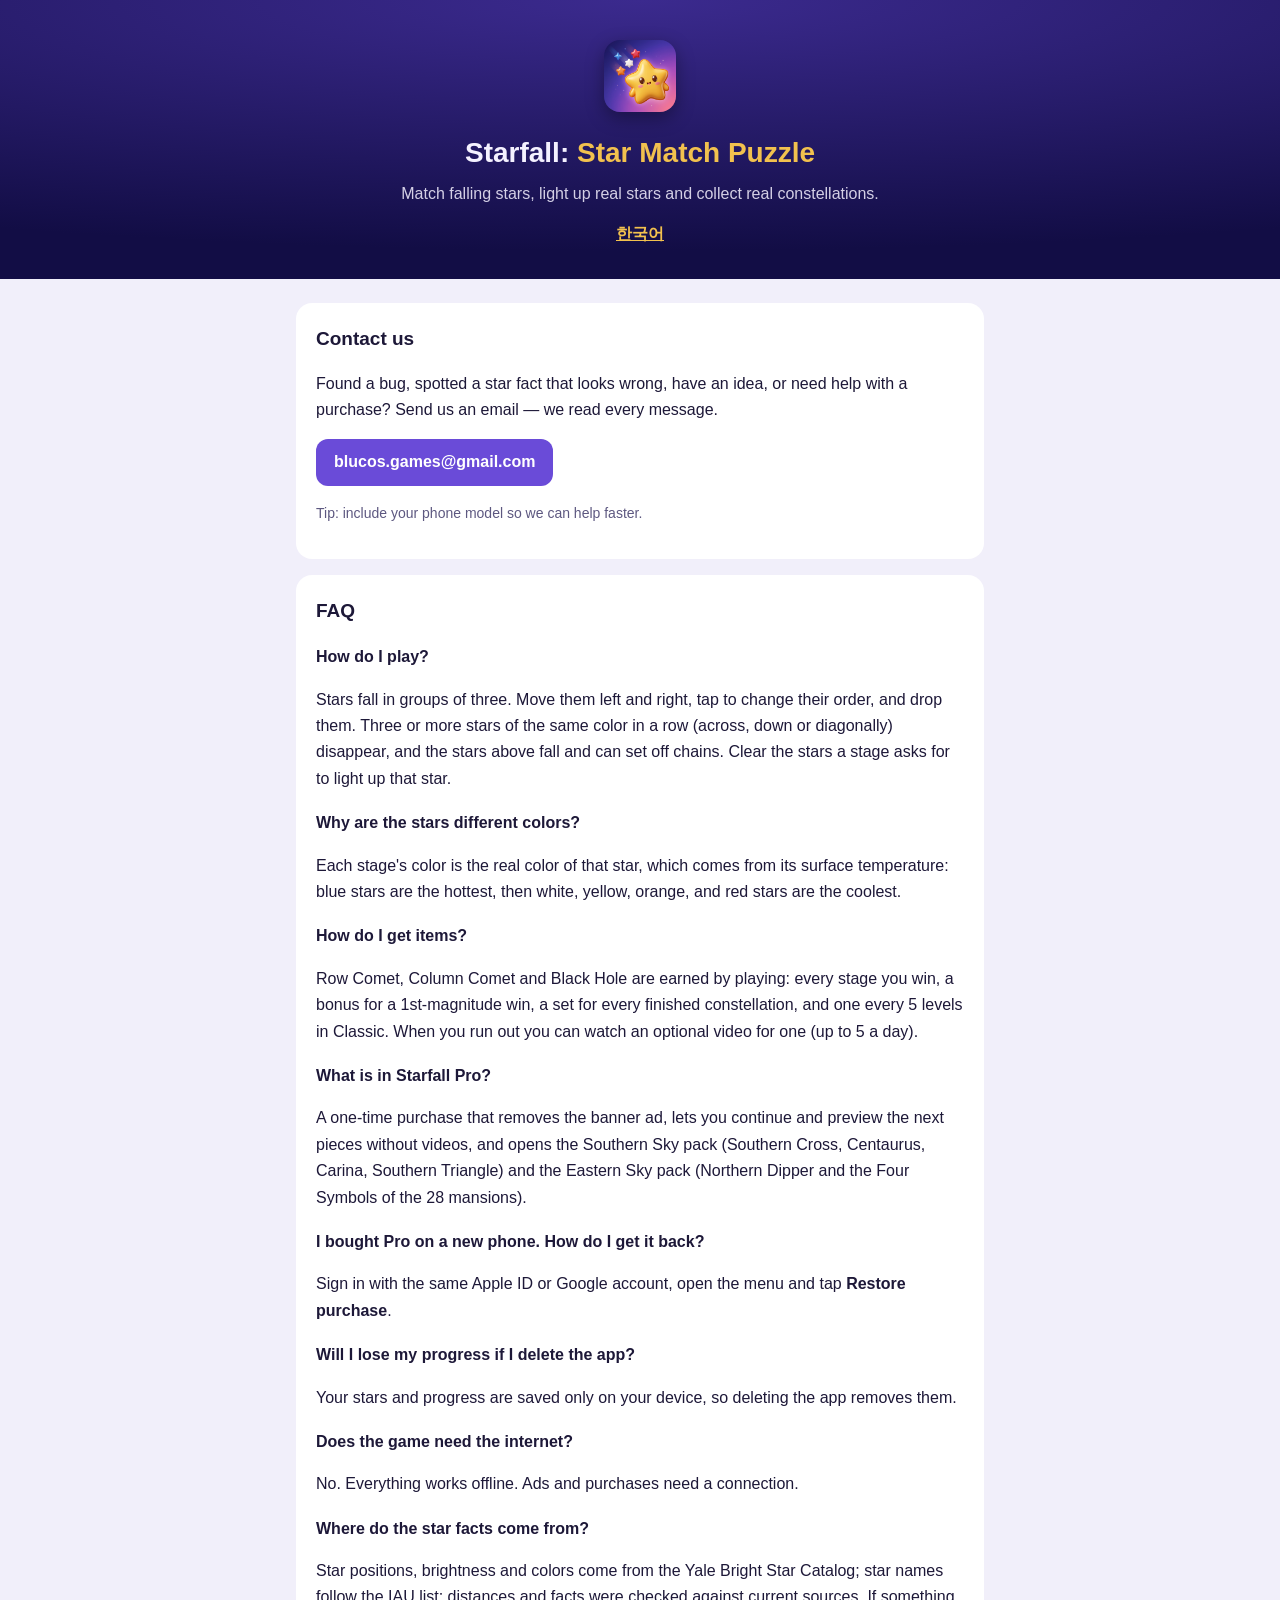
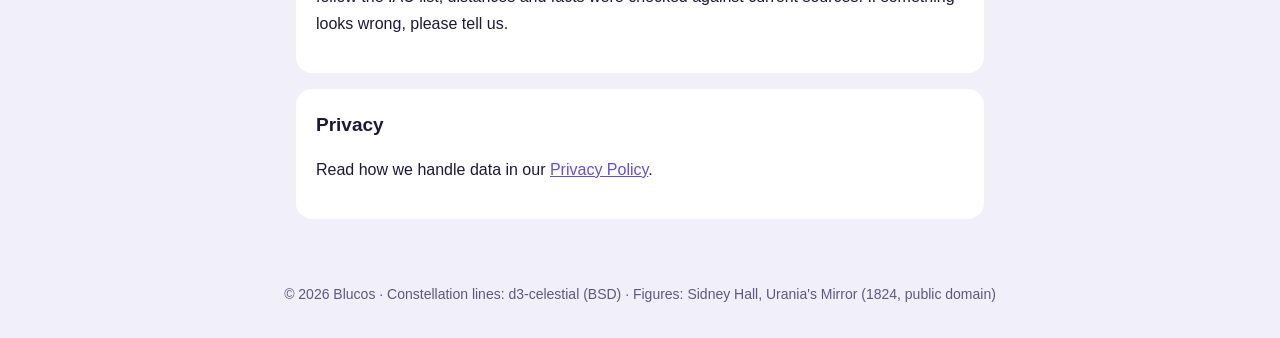
==== index.html @ 7cfeb835 "Update support and privacy pages" ====
<!doctype html>
<html lang="en">
<head>
  <meta charset="utf-8">
  <meta name="viewport" content="width=device-width, initial-scale=1">
  <title>Starfall — Support</title>
  <meta name="description" content="Help and contact for Starfall: Star Match Puzzle, the match-3 puzzle where you light up real stars and collect real constellations.">
  <link rel="stylesheet" href="style.css">
</head>
<body>
  <header>
    <img src="icon.png" alt="">
    <h1>Starfall: <span>Star Match Puzzle</span></h1>
    <p>Match falling stars, light up real stars and collect real constellations.</p>
    <nav class="lang"><a href="ko.html">한국어</a></nav>
  </header>
  <main>
    <section>
      <h2>Contact us</h2>
      <p>Found a bug, spotted a star fact that looks wrong, have an idea, or need help with a purchase? Send us an email — we read every message.</p>
      <p><a class="btn" href="mailto:blucos.games@gmail.com?subject=Starfall%20support">blucos.games@gmail.com</a></p>
      <p class="muted">Tip: include your phone model so we can help faster.</p>
    </section>

    <section>
      <h2>FAQ</h2>
      <h3>How do I play?</h3>
      <p>Stars fall in groups of three. Move them left and right, tap to change their order, and drop them. Three or more stars of the same color in a row (across, down or diagonally) disappear, and the stars above fall and can set off chains. Clear the stars a stage asks for to light up that star.</p>
      <h3>Why are the stars different colors?</h3>
      <p>Each stage's color is the real color of that star, which comes from its surface temperature: blue stars are the hottest, then white, yellow, orange, and red stars are the coolest.</p>
      <h3>How do I get items?</h3>
      <p>Row Comet, Column Comet and Black Hole are earned by playing: every stage you win, a bonus for a 1st-magnitude win, a set for every finished constellation, and one every 5 levels in Classic. When you run out you can watch an optional video for one (up to 5 a day).</p>
      <h3>What is in Starfall Pro?</h3>
      <p>A one-time purchase that removes the banner ad, lets you continue and preview the next pieces without videos, and opens the Southern Sky pack (Southern Cross, Centaurus, Carina, Southern Triangle) and the Eastern Sky pack (Northern Dipper and the Four Symbols of the 28 mansions).</p>
      <h3>I bought Pro on a new phone. How do I get it back?</h3>
      <p>Sign in with the same Apple ID or Google account, open the menu and tap <b>Restore purchase</b>.</p>
      <h3>Will I lose my progress if I delete the app?</h3>
      <p>Your stars and progress are saved only on your device, so deleting the app removes them.</p>
      <h3>Does the game need the internet?</h3>
      <p>No. Everything works offline. Ads and purchases need a connection.</p>
      <h3>Where do the star facts come from?</h3>
      <p>Star positions, brightness and colors come from the Yale Bright Star Catalog; star names follow the IAU list; distances and facts were checked against current sources. If something looks wrong, please tell us.</p>
    </section>

    <section>
      <h2>Privacy</h2>
      <p>Read how we handle data in our <a href="privacy.html">Privacy Policy</a>.</p>
    </section>
  </main>
  <footer>© 2026 Blucos · Constellation lines: d3-celestial (BSD) · Figures: Sidney Hall, Urania's Mirror (1824, public domain)</footer>
</body>
</html>
---- style.css ----
:root {
  --ink: #1d1838;
  --muted: #5d5880;
  --bg: #f1effa;
  --card: #ffffff;
  --accent: #6a4bd8;
  --top: #120d45;
}
@media (prefers-color-scheme: dark) {
  :root {
    --ink: #ece9ff;
    --muted: #a9a3d6;
    --bg: #0b0a24;
    --card: #17153a;
    --accent: #ffd56b;
  }
}
* { box-sizing: border-box; }
body {
  margin: 0;
  font: 16px/1.65 -apple-system, BlinkMacSystemFont, "Apple SD Gothic Neo", "Segoe UI", sans-serif;
  color: var(--ink);
  background: var(--bg);
}
header {
  padding: 40px 16px 32px;
  color: #f4f1ff;
  background: radial-gradient(120% 90% at 50% 0%, #3b2a8e, var(--top));
  text-align: center;
}
header img { width: 72px; height: 72px; border-radius: 16px; box-shadow: 0 6px 18px rgba(0,0,0,.35); }
header h1 { margin: 10px 0 4px; font-size: 28px; }
header h1 span { color: #f2c14e; }
header p { margin: 0; color: rgba(244, 241, 255, 0.85); }
nav.lang { margin-top: 14px; }
nav.lang a { color: #f2c14e; font-weight: 600; }
main { max-width: 720px; margin: 0 auto; padding: 24px 16px 48px; }
section { margin-bottom: 16px; padding: 20px; border-radius: 16px; background: var(--card); }
h2 { margin: 0 0 8px; font-size: 19px; }
h3 { margin: 18px 0 4px; font-size: 16px; }
p, li { color: var(--ink); }
.muted { color: var(--muted); font-size: 14px; }
a { color: var(--accent); }
.btn {
  display: inline-block;
  padding: 10px 18px;
  border-radius: 12px;
  color: #fff;
  background: #6a4bd8;
  font-weight: 700;
  text-decoration: none;
}
footer { text-align: center; color: var(--muted); font-size: 14px; padding: 0 16px 32px; }
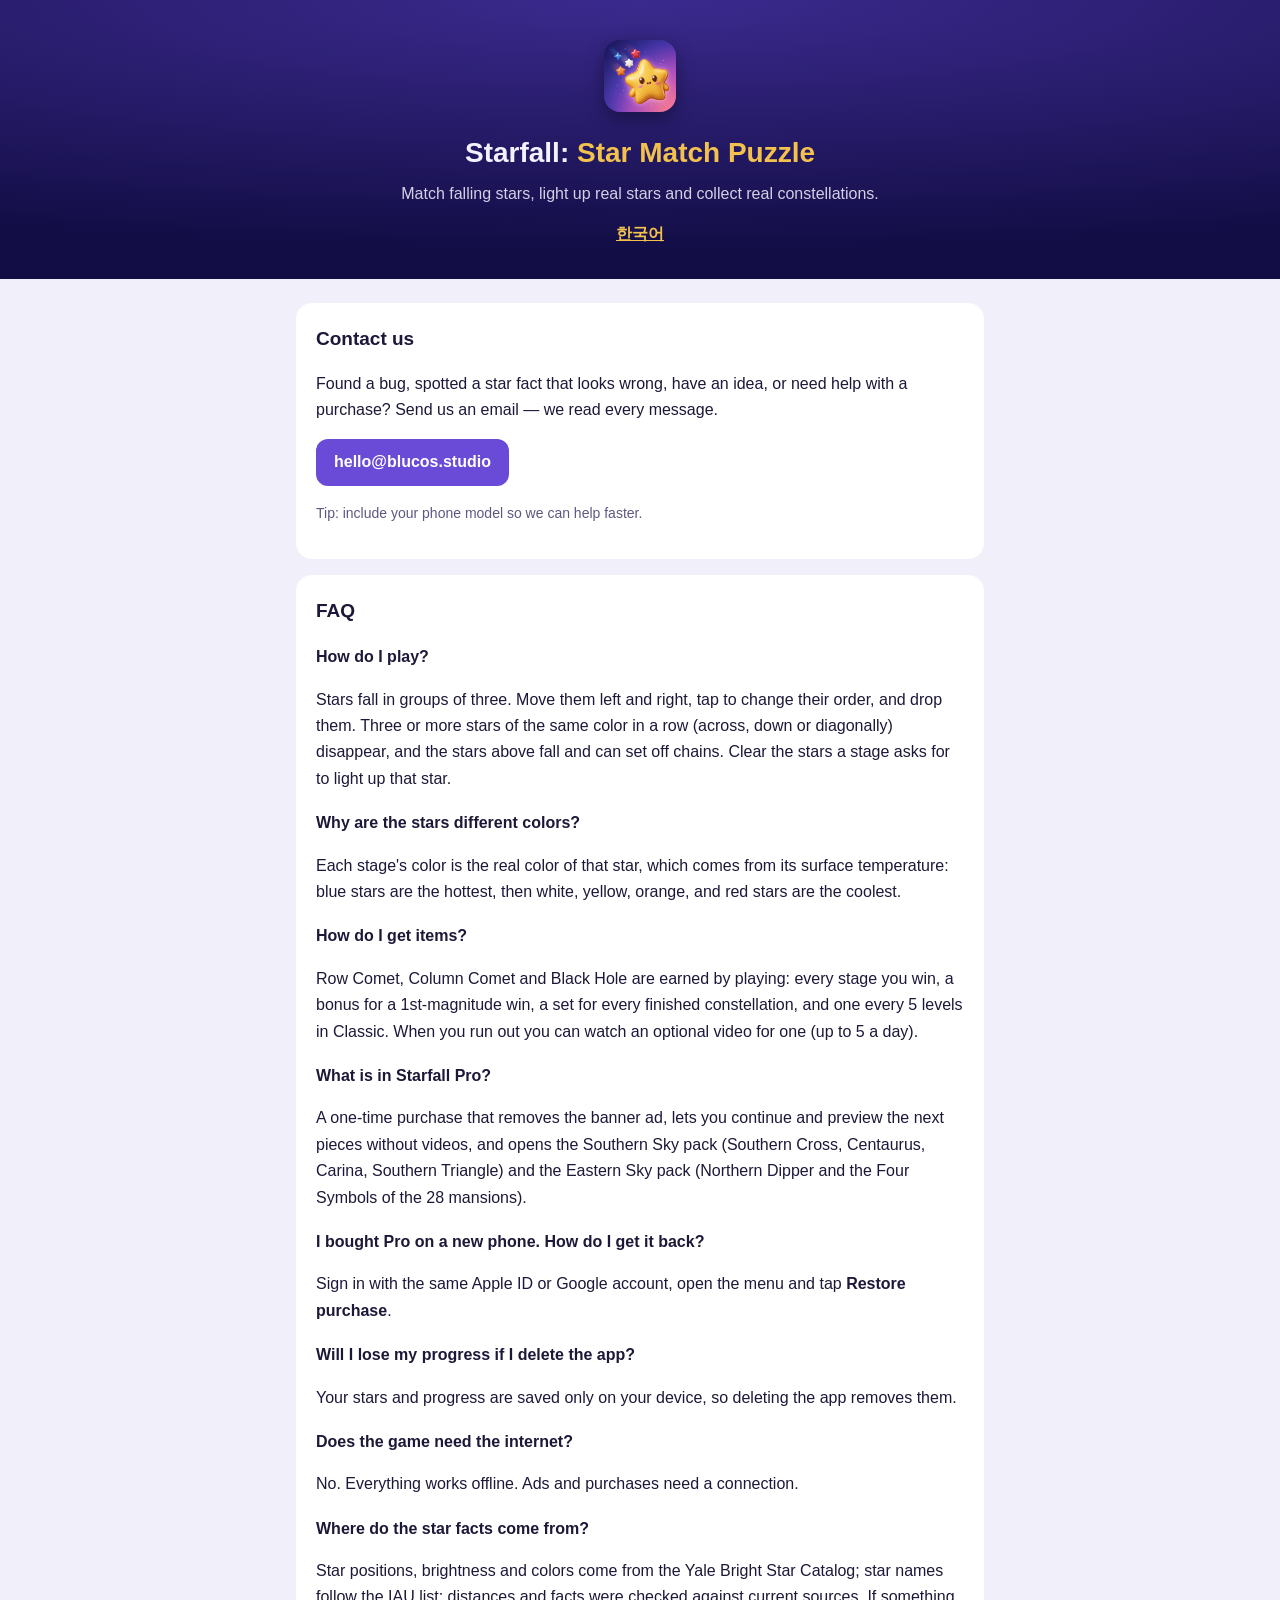
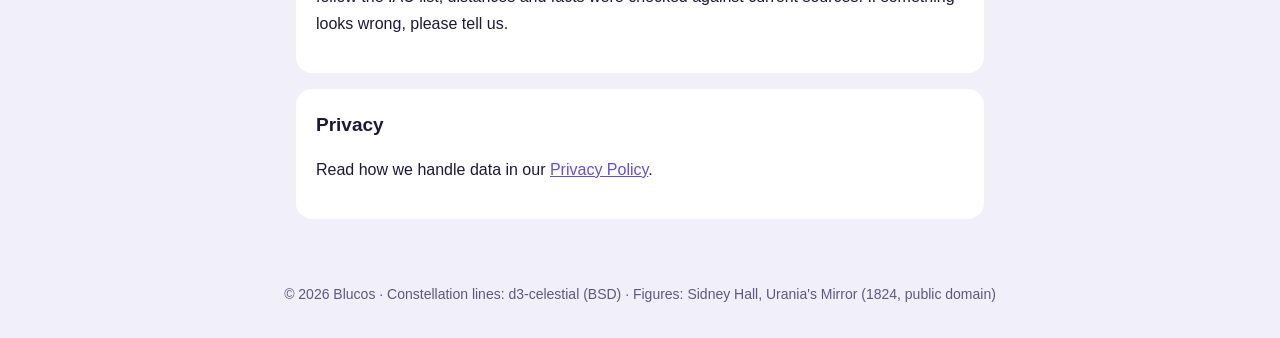
==== commit 07488845: "Update support and privacy pages" ====
--- a/index.html
+++ b/index.html
@@ -18,7 +18,7 @@
     <section>
       <h2>Contact us</h2>
       <p>Found a bug, spotted a star fact that looks wrong, have an idea, or need help with a purchase? Send us an email — we read every message.</p>
-      <p><a class="btn" href="mailto:blucos.games@gmail.com?subject=Starfall%20support">blucos.games@gmail.com</a></p>
+      <p><a class="btn" href="mailto:hello@blucos.studio?subject=Starfall%20support">hello@blucos.studio</a></p>
       <p class="muted">Tip: include your phone model so we can help faster.</p>
     </section>
 
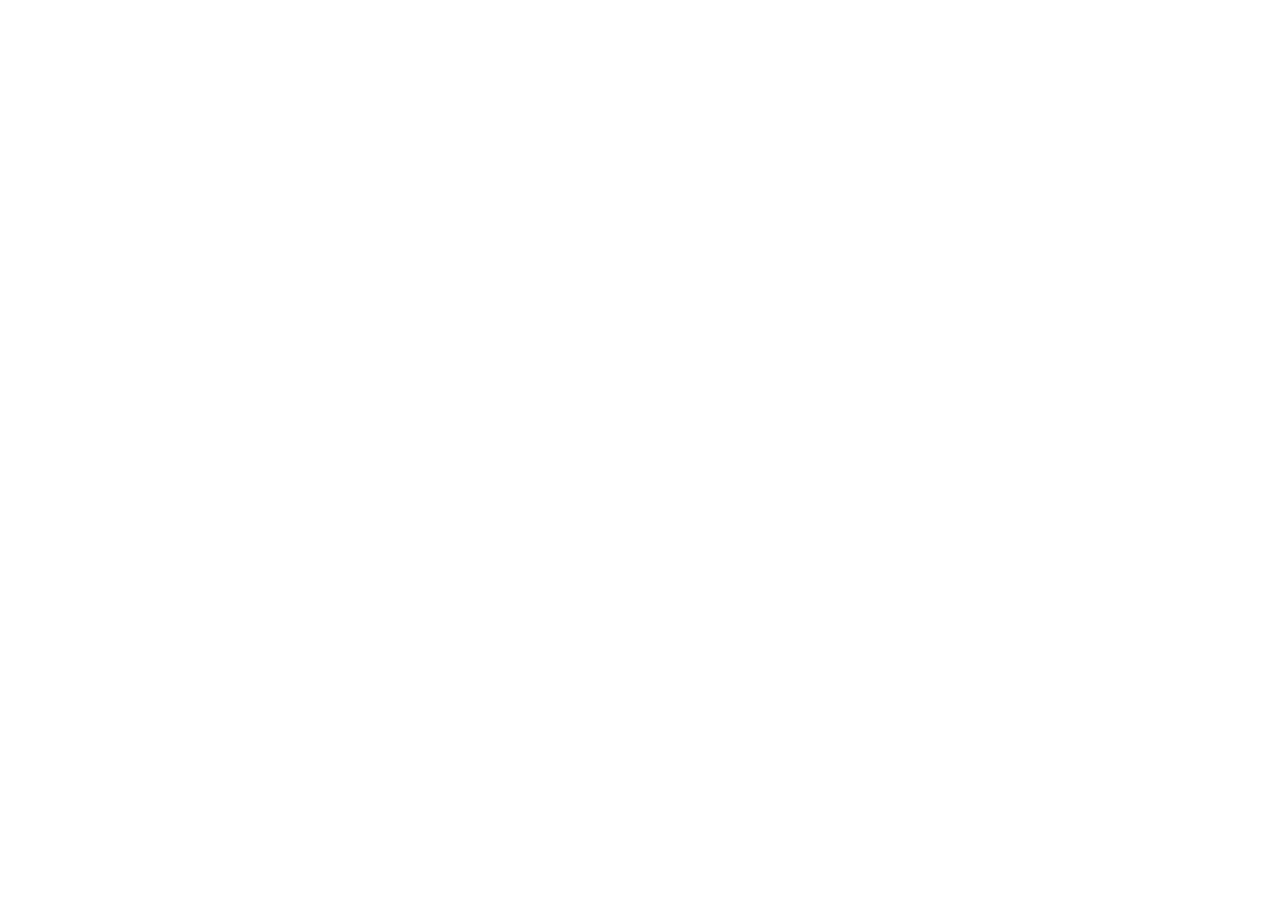
==== commit fa171bf2: "Pages moved to blucos.studio/games/starfall/: each page here now redirects to the same file there (s" ====
--- a/index.html
+++ b/index.html
@@ -3,50 +3,13 @@
 <head>
   <meta charset="utf-8">
   <meta name="viewport" content="width=device-width, initial-scale=1">
-  <title>Starfall — Support</title>
-  <meta name="description" content="Help and contact for Starfall: Star Match Puzzle, the match-3 puzzle where you light up real stars and collect real constellations.">
-  <link rel="stylesheet" href="style.css">
+  <title>Blucos Games</title>
+  <link rel="canonical" href="https://blucos.studio/games/starfall/">
+  <meta name="robots" content="noindex">
+  <meta http-equiv="refresh" content="0; url=https://blucos.studio/games/starfall/">
+  <script>location.replace('https://blucos.studio/games/starfall/' + location.hash);</script>
 </head>
 <body>
-  <header>
-    <img src="icon.png" alt="">
-    <h1>Starfall: <span>Star Match Puzzle</span></h1>
-    <p>Match falling stars, light up real stars and collect real constellations.</p>
-    <nav class="lang"><a href="ko.html">한국어</a></nav>
-  </header>
-  <main>
-    <section>
-      <h2>Contact us</h2>
-      <p>Found a bug, spotted a star fact that looks wrong, have an idea, or need help with a purchase? Send us an email — we read every message.</p>
-      <p><a class="btn" href="mailto:hello@blucos.studio?subject=Starfall%20support">hello@blucos.studio</a></p>
-      <p class="muted">Tip: include your phone model so we can help faster.</p>
-    </section>
-
-    <section>
-      <h2>FAQ</h2>
-      <h3>How do I play?</h3>
-      <p>Stars fall in groups of three. Move them left and right, tap to change their order, and drop them. Three or more stars of the same color in a row (across, down or diagonally) disappear, and the stars above fall and can set off chains. Clear the stars a stage asks for to light up that star.</p>
-      <h3>Why are the stars different colors?</h3>
-      <p>Each stage's color is the real color of that star, which comes from its surface temperature: blue stars are the hottest, then white, yellow, orange, and red stars are the coolest.</p>
-      <h3>How do I get items?</h3>
-      <p>Row Comet, Column Comet and Black Hole are earned by playing: every stage you win, a bonus for a 1st-magnitude win, a set for every finished constellation, and one every 5 levels in Classic. When you run out you can watch an optional video for one (up to 5 a day).</p>
-      <h3>What is in Starfall Pro?</h3>
-      <p>A one-time purchase that removes the banner ad, lets you continue and preview the next pieces without videos, and opens the Southern Sky pack (Southern Cross, Centaurus, Carina, Southern Triangle) and the Eastern Sky pack (Northern Dipper and the Four Symbols of the 28 mansions).</p>
-      <h3>I bought Pro on a new phone. How do I get it back?</h3>
-      <p>Sign in with the same Apple ID or Google account, open the menu and tap <b>Restore purchase</b>.</p>
-      <h3>Will I lose my progress if I delete the app?</h3>
-      <p>Your stars and progress are saved only on your device, so deleting the app removes them.</p>
-      <h3>Does the game need the internet?</h3>
-      <p>No. Everything works offline. Ads and purchases need a connection.</p>
-      <h3>Where do the star facts come from?</h3>
-      <p>Star positions, brightness and colors come from the Yale Bright Star Catalog; star names follow the IAU list; distances and facts were checked against current sources. If something looks wrong, please tell us.</p>
-    </section>
-
-    <section>
-      <h2>Privacy</h2>
-      <p>Read how we handle data in our <a href="privacy.html">Privacy Policy</a>.</p>
-    </section>
-  </main>
-  <footer>© 2026 Blucos · Constellation lines: d3-celestial (BSD) · Figures: Sidney Hall, Urania's Mirror (1824, public domain)</footer>
+  <p>This page has moved to <a href="https://blucos.studio/games/starfall/">https://blucos.studio/games/starfall/</a></p>
 </body>
 </html>
